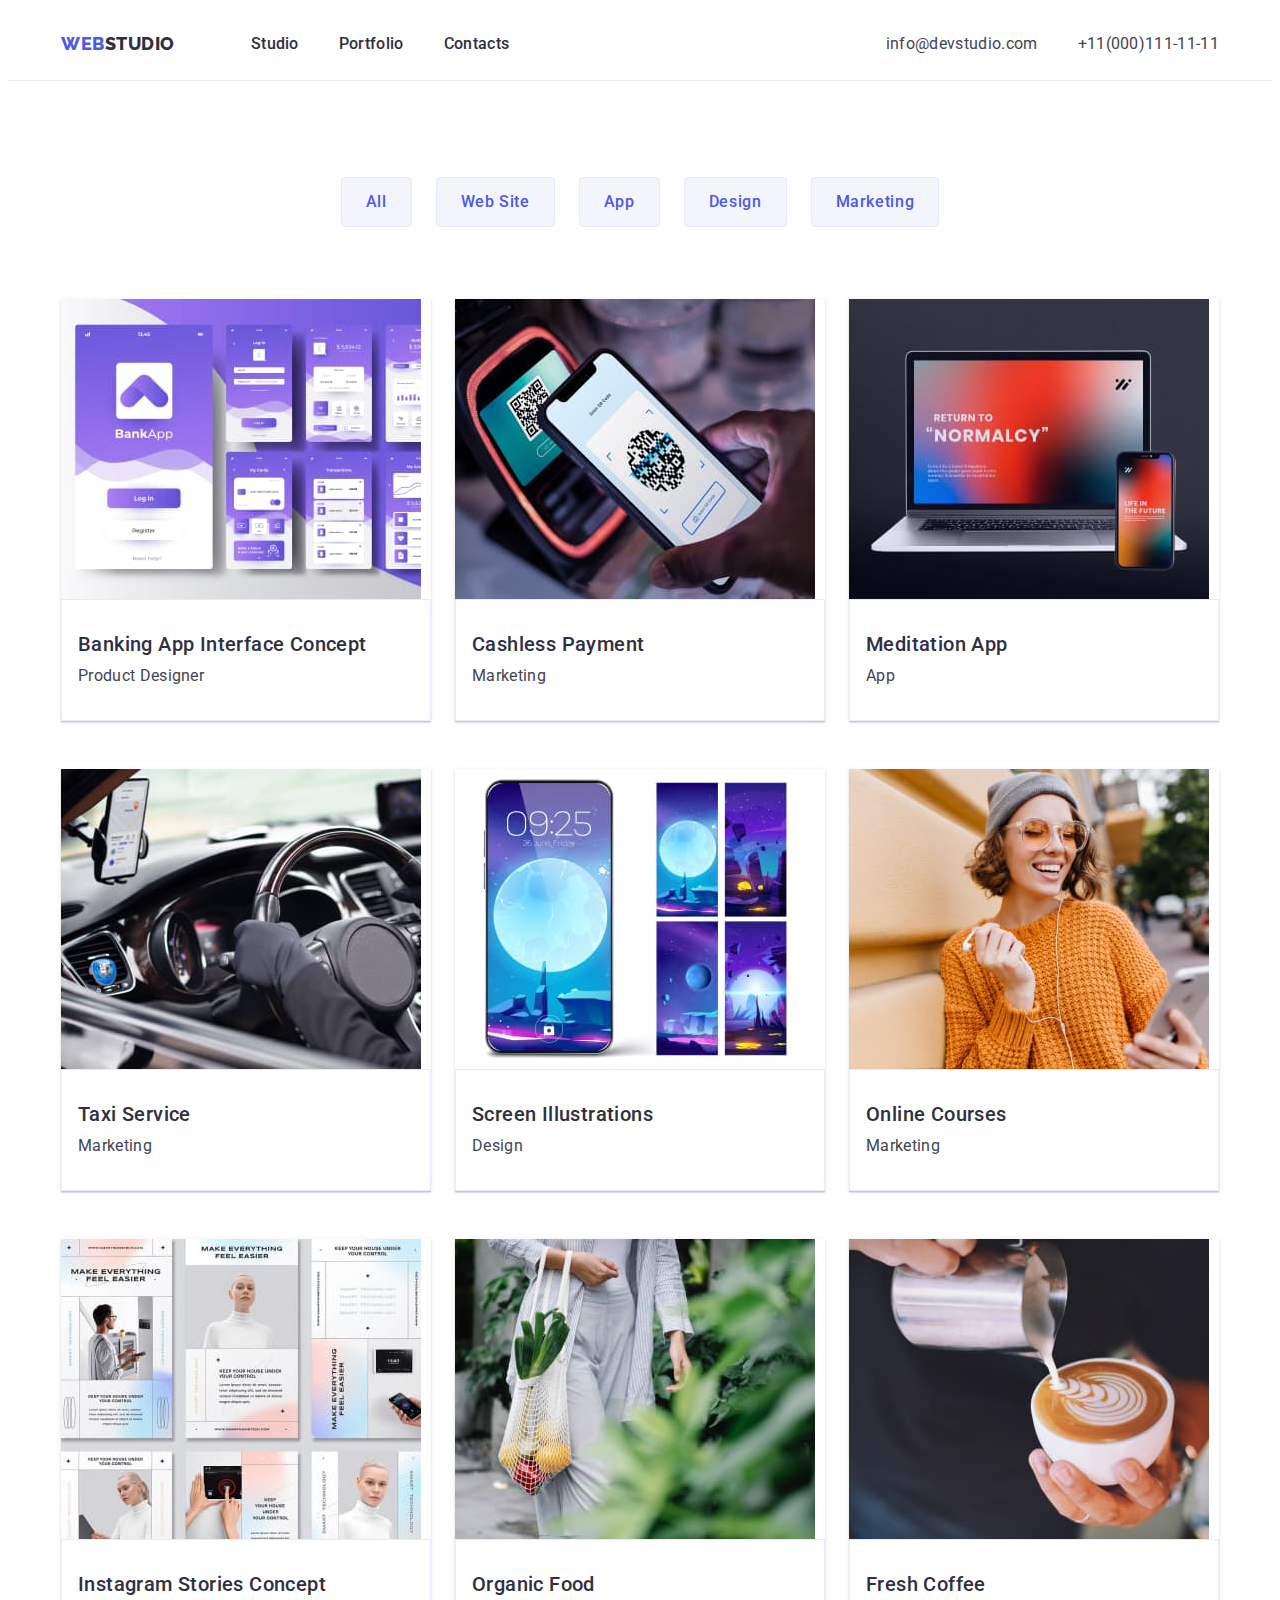
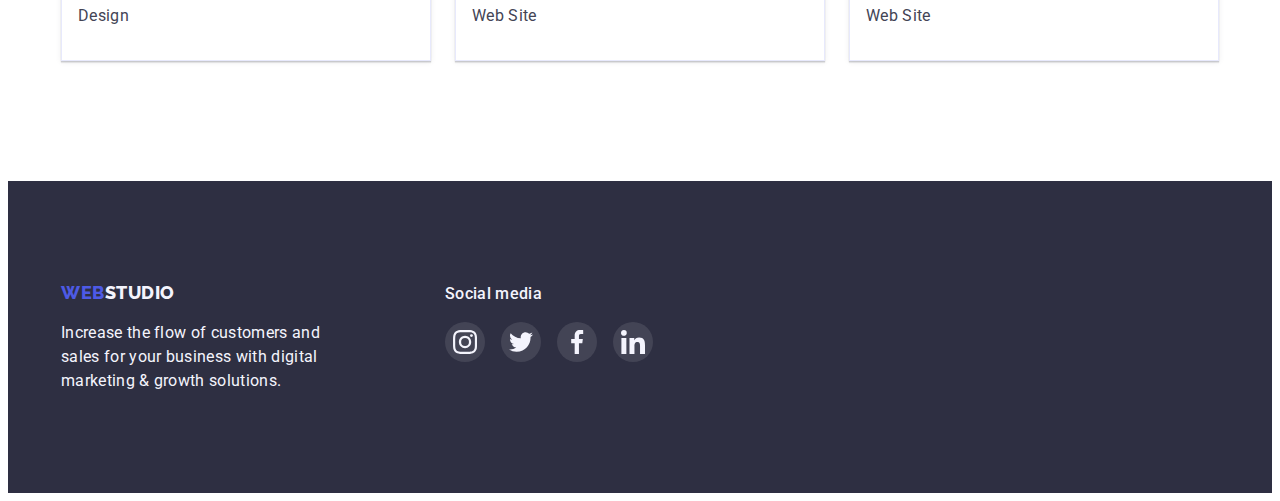
==== portfolio.html @ e685a0ab "Add files via upload" ====
<!DOCTYPE html>
<html lang="en">
  <head>
    <meta charset="UTF-8" />
    <meta http-equiv="X-UA-Compatible" content="IE=edge" />
    <meta name="viewport" content="width=device-width, initial-scale=1.0" />
    <title>Portfolio</title>
    <link rel="preconnect" href="https://fonts.googleapis.com" />
    <link rel="preconnect" href="https://fonts.gstatic.com" crossorigin />
    <link
      href="https://fonts.googleapis.com/css2?family=Raleway:wght@800&family=Roboto:wght@400;500;700;900&display=swap"
      rel="stylesheet"
    />
    <link
      rel="stylesheet"
      href="https://cdnjs.cloudflare.com/ajax/libs/modern-normalize/1.1.0/modern-normalize.min.css"
      integrity="sha512-wpPYUAdjBVSE4KJnH1VR1HeZfpl1ub8YT/NKx4PuQ5NmX2tKuGu6U/JRp5y+Y8XG2tV+wKQpNHVUX03MfMFn9Q=="
      crossorigin="anonymous"
      referrerpolicy="no-referrer"
    />
    <link rel="stylesheet" href="./css/styles.css" />
  </head>

  <body>
    <header class="backround-header header">
      <div class="header-container">
        <nav class="nav-header">
          <a href="./index.html" class="logo-header"
            >Web <span class="logo-text">Studio</span></a
          >
          <ul class="header-container-list">
            <li><a href="./index.html" class="navigation">Studio</a></li>
            <li><a href="./portfolio.html" class="navigation">Portfolio</a></li>
            <li><a href="./index.html" class="navigation">Contacts</a></li>
          </ul>
        </nav>
        <address class="address">
          <ul class="header-contacts">
            <li>
              <a class="address-link" href="mailto:info@devstudio.com"
                >info@devstudio.com</a
              >
            </li>
            <li>
              <a class="address-link" href="tel:+110001111111"
                >+11(000)111-11-11</a
              >
            </li>
          </ul>
        </address>
      </div>
    </header>
    <main>
      <section class="section-portfolio">
        <div class="container">
          <h1 class="visual-hidden">features</h1>
          <ul class="filter-button">
            <li><button type="button" class="portfolio-button">All</button></li>
            <li>
              <button type="button" class="portfolio-button">Web Site</button>
            </li>
            <li><button type="button" class="portfolio-button">App</button></li>
            <li>
              <button type="button" class="portfolio-button">Design</button>
            </li>
            <li>
              <button type="button" class="portfolio-button">Marketing</button>
            </li>
          </ul>
          <ul class="cards-image">
            <li class="li-card">
              <a class="link-port">
                <img src="./images/1.jpg" alt="banking" width="360" />
                <div class="padding-card">
                  <h2 class="cards-title">Banking App Interface Concept</h2>
                  <p class="cards-text">Product Designer</p>
                </div>
              </a>
            </li>

            <li class="li-card">
              <a class="link-port">
                <img src="./images/2.jpg" alt="payment" width="360" />
                <div class="padding-card">
                  <h2 class="cards-title">Cashless Payment</h2>
                  <p class="cards-text">Marketing</p>
                </div>
              </a>
            </li>

            <li class="li-card">
              <a class="link-port">
                <img src="./images/3.jpg" alt="meditation" width="360" />
                <div class="padding-card">
                  <h2 class="cards-title">Meditation App</h2>
                  <p class="cards-text">App</p>
                </div>
              </a>
            </li>

            <li class="li-card">
              <a class="link-port">
                <img src="./images/4.jpg" alt="taxi" width="360" />
                <div class="padding-card">
                  <h2 class="cards-title">Taxi Service</h2>
                  <p class="cards-text">Marketing</p>
                </div>
              </a>
            </li>

            <li class="li-card">
              <a class="link-port">
                <img src="./images/5.jpg" alt="screen" width="360" />
                <div class="padding-card">
                  <h2 class="cards-title">Screen Illustrations</h2>
                  <p class="cards-text">Design</p>
                </div>
              </a>
            </li>

            <li class="li-card">
              <a class="link-port">
                <img src="./images/6.jpg" alt="courses" width="360" />
                <div class="padding-card">
                  <h2 class="cards-title">Online Courses</h2>
                  <p class="cards-text">Marketing</p>
                </div>
              </a>
            </li>

            <li class="li-card">
              <a class="link-port">
                <img src="./images/7.jpg" alt="stories" width="360" />
                <div class="padding-card">
                  <h2 class="cards-title">Instagram Stories Concept</h2>
                  <p class="cards-text">Design</p>
                </div>
              </a>
            </li>

            <li class="li-card">
              <a class="link-port">
                <img src="./images/8.jpg" alt="food" width="360" />
                <div class="padding-card">
                  <h2 class="cards-title">Organic Food</h2>
                  <p class="cards-text">Web Site</p>
                </div>
              </a>
            </li>

            <li class="li-card">
              <a class="link-port">
                <img src="./images/9.jpg" alt="coffee" width="360" />
                <div class="padding-card">
                  <h2 class="cards-title">Fresh Coffee</h2>
                  <p class="cards-text">Web Site</p>
                </div>
              </a>
            </li>
          </ul>
        </div>
      </section>
    </main>
    <footer class="footer">
      <div class="container footer-container">
        <div class="footer-box">
          <a href="./index.html" class="logo-header"
            >Web <span class="logo-text-2">Studio</span></a
          >
          <p class="footer-text">
            Increase the flow of customers and sales for your business with
            digital marketing & growth solutions.
          </p>
        </div>

        <div class="footer-social">
          <p class="footer-heading">Social media</p>
          <ul class="icons-footer">
            <li class="items-footer">
              <a class="icons-link" href="#">
                <svg class="svg-footer">
                  <use href="./images/symbol-defs.svg#icon-instagram"></use>
                </svg>
              </a>
            </li>

            <li class="items-footer">
              <a class="icons-link" href="#">
                <svg class="svg-footer">
                  <use href="./images/symbol-defs.svg#icon-twitter"></use>
                </svg>
              </a>
            </li>

            <li class="items-footer">
              <a class="icons-link" href="#">
                <svg class="svg-footer">
                  <use href="./images/symbol-defs.svg#icon-facebook"></use>
                </svg>
              </a>
            </li>

            <li class="items-footer">
              <a class="icons-link" href="#">
                <svg class="svg-footer">
                  <use href="./images/symbol-defs.svg#icon-linkedin"></use>
                </svg>
              </a>
            </li>
          </ul>
        </div>
      </div>
    </footer>
  </body>
</html>
---- css/styles.css ----
:root {
  --color-brand: #4d5ae5;
  --color-primary: #2e2f42;
  --color-secondary: #434455;
  --color-light: #ffffff;
  --color-inverted: #f4f4fd;
  --color-blue: #404bbf;
}

body {
  background-color: var(--color-light);
  font-family: Roboto, sans-serif;
}

p,
h1,
h2,
h3,
h4,
h5 {
  margin-top: 0;
}
.img-list {
  display: block;
  max-width: 100%;
  height: auto;
}

.container {
  width: 100%;
  max-width: 1158px;
  margin: auto;
  padding-left: 15px;
  padding-right: 15px;
}
ul {
  margin: 0;
  padding: 0px;
}

img {
  display: block;
}

/* Logo */

.logo-header {
  font-family: "Raleway";
  font-weight: 800;
  font-size: 18px;
  line-height: 1.3;
  color: var(--color-brand);
  text-decoration: none;
  align-items: center;
  letter-spacing: 0.03em;
  text-transform: uppercase;
  display: flex;
}

.logo-text {
  font-family: "Raleway";
  font-weight: 800;
  font-size: 18px;
  line-height: 1.3;
  color: var(--color-primary);
  text-decoration: none;
  align-items: center;
  letter-spacing: 0.03em;
  text-transform: uppercase;
  display: flex;
}

/* Header */

.header {
  border-bottom: 1px solid #e7e9fc;
}

.header-container {
  display: flex;
  width: 100%;
  max-width: 1158px;
  margin: auto;
  padding-left: 15px;
  padding-right: 15px;
}

.nav-header {
  display: flex;
  align-items: center;

  gap: 76px;
}

.header-container-list {
  display: flex;
  gap: 40px;
  align-items: center;
}
.address-link {
  font-style: normal;

  line-height: 1.5;
  color: var(--color-secondary);
  text-decoration: none;
  letter-spacing: 0.02em;
  padding: 24px 0;
  display: block;
}
.address {
  margin-left: auto;
}

.header-contacts {
  display: flex;
  gap: 40px;
}

.navigation {
  font-weight: 500;
  line-height: 1.5;
  text-decoration: none;
  list-style-type: none;
  letter-spacing: 0.02em;
  color: var(--color-primary);
  display: block;
  padding: 24px 0;
}
.navigation:hover,
.navigation:focus {
  color: var(--color-blue);
}

.address-link:hover,
.address-link:focus {
  color: var(--color-blue);
}

ul {
  list-style: none;
}

/* hero section background-color: var(--color-blue);*/

.section-hero {
  max-width: 1440px;
  margin-left: auto;
  margin-right: auto;
  padding-top: 188px;
  padding-bottom: 188px;
  text-align: center;
  background-image: linear-gradient(
      rgba(46, 47, 66, 0.7),
      rgba(46, 47, 66, 0.7)
    ),
    url(../images/people-office.jpg);
  background-repeat: no-repeat;
  background-position: center;
  background-size: cover;
}

/* hero-title*/

.hero-title {
  color: var(--color-light);
  font-size: 56px;
  line-height: 1.07;
  font-weight: 700;
  letter-spacing: 0.02em;
  margin: auto;
  max-width: 496px;
}

/* button studio */
.button {
  font-family: "Roboto", sans-serif;
  color: var(--color-light);
  background: var(--color-brand);
  font-size: 16px;
  line-height: 1.5;
  font-weight: 500;
  letter-spacing: 0.04em;
  cursor: pointer;
  padding: 16px 32px;
  margin-top: 48px;
  min-width: 169px;
  border-radius: 4px;
  text-align: center;
  border: 1px solid transparent;
  display: inline;
}
.button:hover {
  background: #404bbf;
}
.button:focus {
  background: #404bbf;
}
.button-container {
  display: flex;
  column-gap: 24px;
  justify-content: center;
  margin-bottom: 72px;
}

/* advantages */
.advantages {
  padding: 120px 0;
}

.visually-hidden {
  position: absolute;
  white-space: nowrap;
  width: 1px;
  height: 1px;
  overflow: hidden;
  border: 0;
  padding: 0;
  clip: rect(0 0 0 0);
  clip-path: inset(50%);
  margin: -1px;
}

.advantages-list {
  display: flex;
  gap: 24px;
}

.tagline {
  width: 264px;
}

.head {
  font-size: 20px;
  line-height: 1.2;
  font-weight: 500;
  letter-spacing: 0.02em;
  margin-bottom: 8px;
  color: var(--color-primary);
}

.paragraph {
  color: var(--color-secondary);
  line-height: 1.5;
  letter-spacing: 0.02em;
  margin: 0;
}

.feature {
  gap: 24px;
  margin: auto;
  height: 112px;
  margin-bottom: 8px;
  display: flex;
  justify-content: center;
  background: var(--color-inverted);
  border-radius: 4px;
  align-items: center;
}

.size-svg {
  width: 64px;
  height: 64px;
  display: flex;
}

/* information  */

.information {
  padding-bottom: 120px;
}
.title {
  font-weight: 700;
  font-size: 36px;
  line-height: 1.11;
  letter-spacing: 0.02em;
  text-align: center;
  margin-bottom: 72px;
  text-transform: capitalize;
  color: var(--color-primary);
}

.img-container {
  display: flex;
  gap: 24px;
}

/* team  */
.section-background-team {
  padding-bottom: 120px;
  background: var(--color-inverted);
  padding-top: 120px;
}
.list-team {
  display: flex;
  gap: 24px;
}
.team-item {
  background: var(--color-light);
  box-shadow: 0px 1px 6px rgba(46, 47, 66, 0.08),
    0px 1px 1px rgba(46, 47, 66, 0.16), 0px 2px 1px rgba(46, 47, 66, 0.08);
  border-radius: 0px 0px 4px 4px;
  text-align: center;
  flex-basis: calc((100% - 72px) / 4);
}

.pading-card {
  background: var(--color-light);
  padding-top: 32px;
  padding-bottom: 32px;
  padding-left: 16px;
  padding-right: 16px;
}

/* footer */

.footer {
  background: var(--color-primary);
  padding: 100px 0;
}

.logo-text-2 {
  width: 71px;
  letter-spacing: 0.03em;
  height: 24px;
  color: var(--color-inverted);
}

.footer-text {
  max-width: 264px;
  line-height: 1.5;
  letter-spacing: 0.02em;
  color: var(--color-inverted);
  margin-bottom: 0;
  margin-top: 16px;
}
.footer {
  margin-bottom: 0;
  padding: 100px 0;
  background-color: var(--color-primary);
}

.text-footer {
  max-width: 264px;
  font-size: 16px;
  line-height: 1.5;
  letter-spacing: 0.02em;
  color: var(--color-inverted);
  margin-bottom: 0;
  margin-top: 16px;
}

.footer-container {
  display: flex;
  align-items: baseline;
}

.footer-heading {
  font-weight: 500;
  line-height: 1.5;
  letter-spacing: 0.02em;
  color: var(--color-inverted);
}

.icons-footer {
  display: flex;
  gap: 16px;
}

.footer-social {
  margin-left: 120px;
}
.icons-link {
  justify-content: center;
  border-radius: 50%;
  width: 40px;
  height: 40px;
  align-items: center;
  display: flex;
  background: rgba(255, 255, 255, 0.1);
}

.icons-link:hover,
.icons-link:focus {
  background-color: #31d0aa;
}

.svg-footer {
  width: 24px;
  height: 24px;
  fill: var(--color-inverted);
}

/* portfolio*/
.section-portfolio {
  padding-bottom: 120px;
  padding-top: 96px;
}

.visual-hidden {
  position: absolute;
  white-space: nowrap;
  width: 1px;
  height: 1px;
  overflow: hidden;
  border: 0;
  padding: 0;
  clip: rect(0 0 0 0);
  clip-path: inset(50%);
  margin: -1px;
}

.filter-button {
  display: flex;
  column-gap: 24px;
  justify-content: center;
  margin-bottom: 72px;
}

.portfolio-button {
  font-family: "Roboto", sans-serif;
  letter-spacing: 0.04em;
  font-weight: 500;
  font-size: 16px;
  line-height: 1.5;
  background: var(--color-inverted);
  color: var(--color-brand);
  cursor: pointer;
  padding: 12px 24px 12px 24px;
  border: 1px solid #e7e9fc;
  border-radius: 4px;
}

.portfolio-button:hover,
.portfolio-button:focus {
  color: var(--color-light);
  background-color: #404bbf;
  border-color: transparent;
}

.li-card {
  flex-basis: calc((100% - 48px) / 3);
  box-shadow: 0px 1px 6px rgba(46, 47, 66, 0.08),
    0px 1px 1px rgba(46, 47, 66, 0.16), 0px 2px 1px rgba(46, 47, 66, 0.08);
}

.link-port {
  display: block;
}

.cards-image {
  display: flex;
  flex-wrap: wrap;
  gap: 48px 24px;
}

.team-card {
  padding-top: 32px;
  padding-bottom: 32px;
  padding-left: 16px;
  padding-right: 16px;
}

.cards-title {
  font-weight: 500;
  font-size: 20px;
  line-height: 1.2;
  color: var(--color-primary);
  letter-spacing: 0.02em;
  margin-bottom: 8px;
}

.cards-text {
  line-height: 1.5;
  letter-spacing: 0.02em;
  color: var(--color-secondary);
  margin: 0;
}

.padding-card {
  padding: 32px 0 32px 16px;
  border: 1px solid #e7e9fc;
}
/* icons*/
.icons {
  display: inline-flex;
  gap: 24px;
  margin-top: 8px;
}
.icons-app {
  width: 40px;
  height: 40px;
  display: flex;
  justify-content: center;
  align-items: center;
  background-color: var(--color-brand);
  border-radius: 50%;
}
.icons-app:hover,
.icons-app:focus {
  background-color: var(--color-blue);
}

.img-icons {
  width: 16px;
  height: 16px;
  display: block;
  fill: var(--color-inverted);
}

.img-icons:hover,
.img-icons:focus {
  fill: var(--color-inverted);
}

.icons-company {
  display: inline-flex;
  gap: 24px;
}

/* customers */

.customers {
  padding: 120px 0;
}

.company {
  display: flex;
  border: 1px solid #8e8f99;
  border-radius: 4px;
  width: 168px;
  height: 88px;
  justify-content: center;
  align-items: center;
}

.border-company {
  width: 104px;
  height: 56px;
  outline: none;
}

.company:hover,
.company:focus {
  border-color: var(--color-blue);
}

.company:hover .border-company,
.company:focus .border-company {
  fill: var(--color-blue);
}
.icons-company {
  display: flex;
  gap: 24px;
}
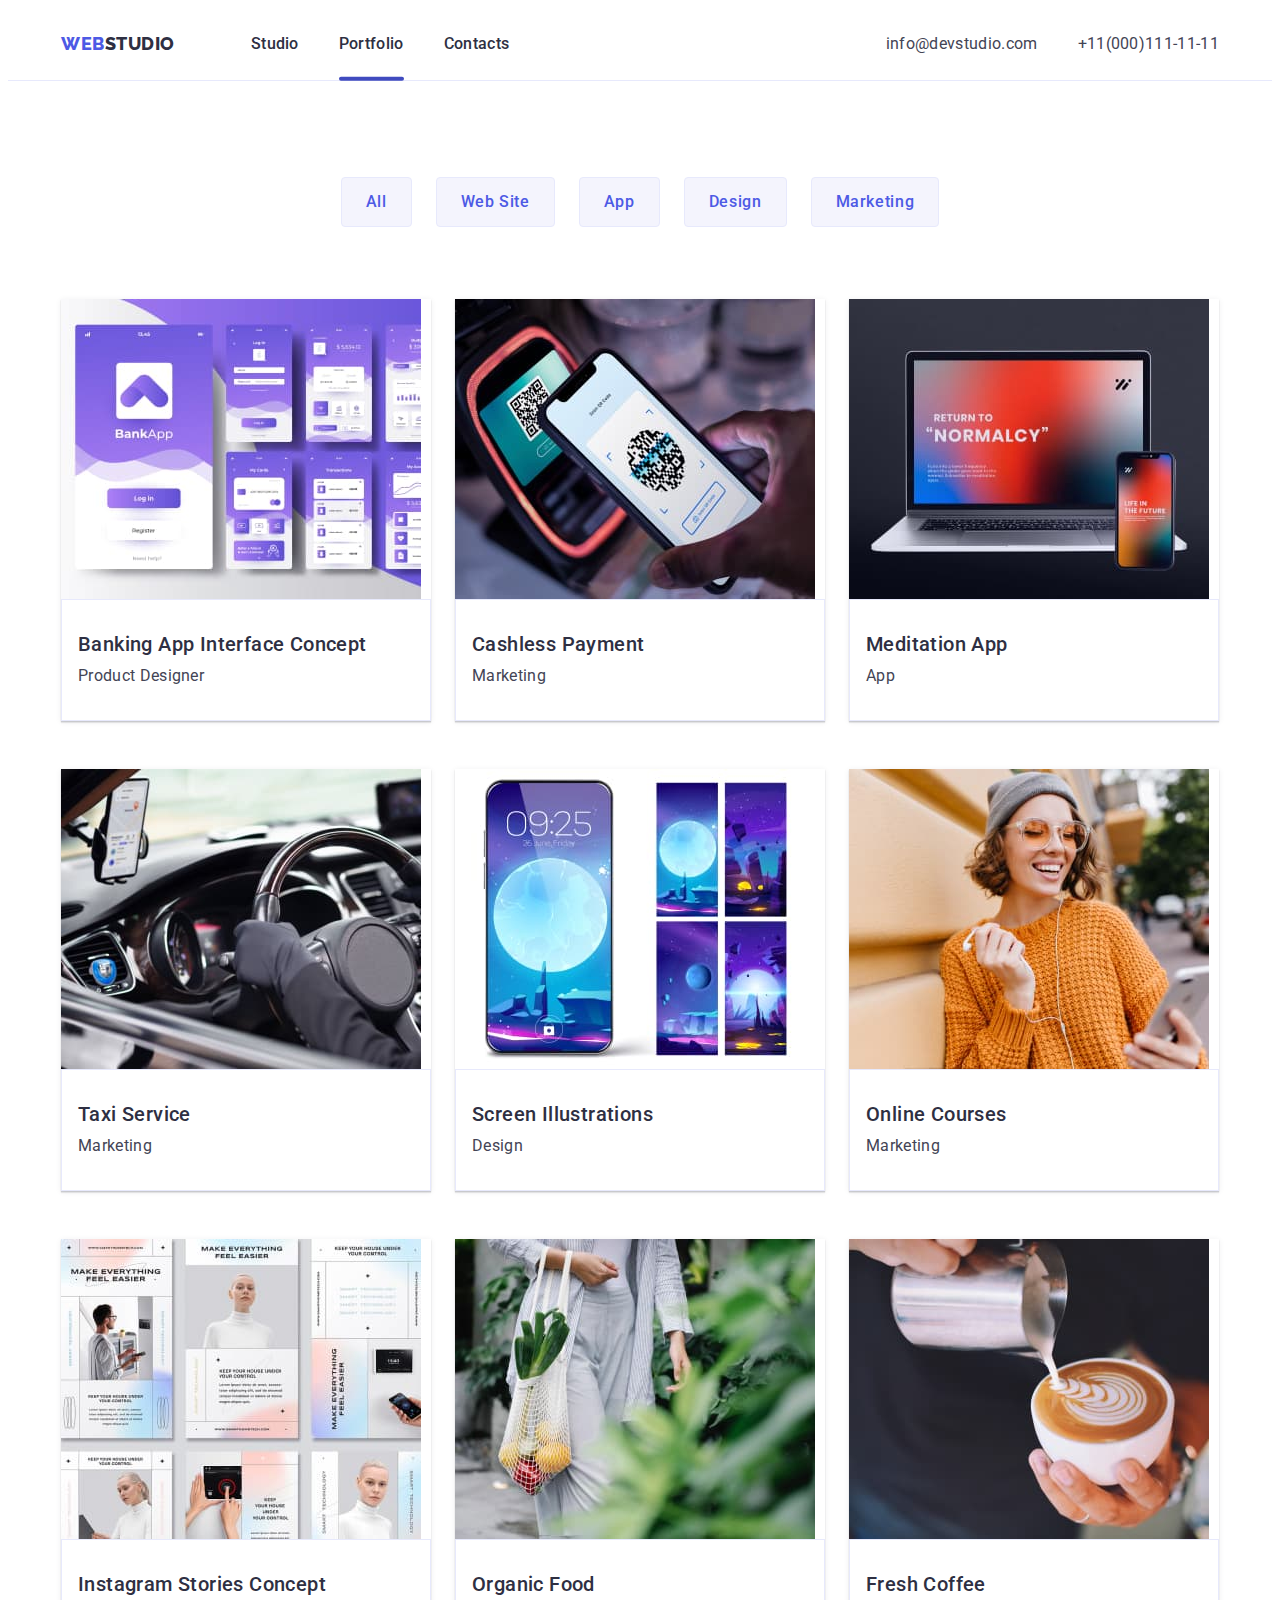
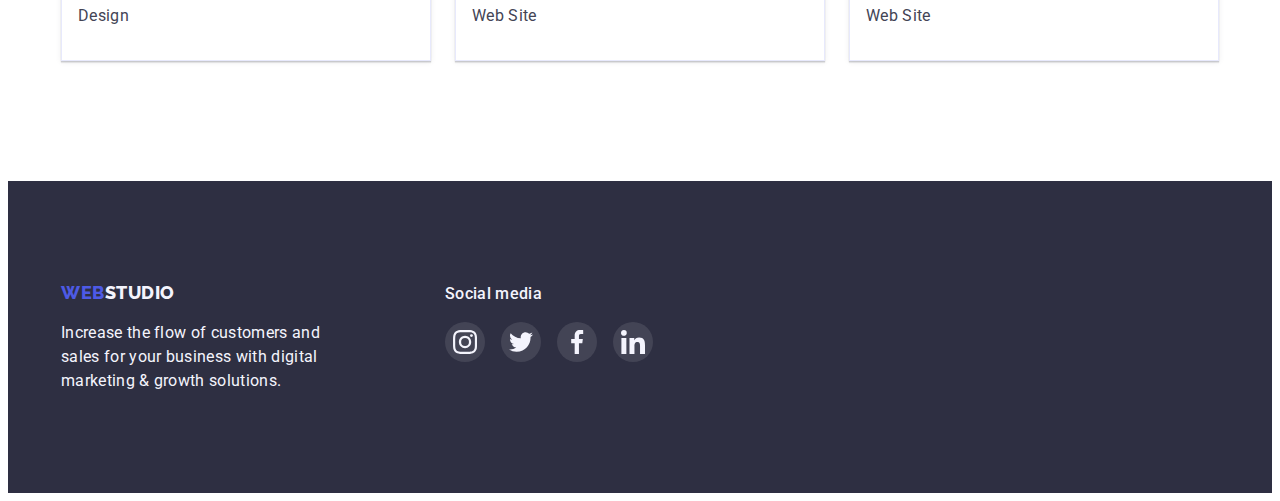
==== commit 2a771e1f: "add" ====
--- a/portfolio.html
+++ b/portfolio.html
@@ -29,9 +29,19 @@
             >Web <span class="logo-text">Studio</span></a
           >
           <ul class="header-container-list">
-            <li><a href="./index.html" class="navigation">Studio</a></li>
-            <li><a href="./portfolio.html" class="navigation">Portfolio</a></li>
-            <li><a href="./index.html" class="navigation">Contacts</a></li>
+            <li class="navigation-li">
+              <a class="navigation" href="./index.html">Studio</a>
+            </li>
+
+            <li class="navigation-li">
+              <a class="navigation nav-line" href="./portfolio.html"
+                >Portfolio</a
+              >
+            </li>
+
+            <li class="navigation-li">
+              <a class="navigation" href="./index.html">Contacts</a>
+            </li>
           </ul>
         </nav>
         <address class="address">
@@ -67,10 +77,20 @@
               <button type="button" class="portfolio-button">Marketing</button>
             </li>
           </ul>
+
           <ul class="cards-image">
             <li class="li-card">
               <a class="link-port">
-                <img src="./images/1.jpg" alt="banking" width="360" />
+                <div class="pop-up-images">
+                  <img src="./images/1.jpg" alt="banking" width="360" />
+                  <div class="pop-up">
+                    <p class="text-window">
+                      14 Stylish and User-Friendly App Design Concepts · Task
+                      Manager App · Calorie Tracker App · Exotic Fruit Ecommerce
+                      App · Cloud Storage App
+                    </p>
+                  </div>
+                </div>
                 <div class="padding-card">
                   <h2 class="cards-title">Banking App Interface Concept</h2>
                   <p class="cards-text">Product Designer</p>
@@ -80,7 +100,16 @@
 
             <li class="li-card">
               <a class="link-port">
-                <img src="./images/2.jpg" alt="payment" width="360" />
+                <div class="pop-up-images">
+                  <img src="./images/2.jpg" alt="payment" width="360" />
+                  <div class="pop-up">
+                    <p class="text-window">
+                      14 Stylish and User-Friendly App Design Concepts · Task
+                      Manager App · Calorie Tracker App · Exotic Fruit Ecommerce
+                      App · Cloud Storage App
+                    </p>
+                  </div>
+                </div>
                 <div class="padding-card">
                   <h2 class="cards-title">Cashless Payment</h2>
                   <p class="cards-text">Marketing</p>
@@ -90,7 +119,16 @@
 
             <li class="li-card">
               <a class="link-port">
-                <img src="./images/3.jpg" alt="meditation" width="360" />
+                <div class="pop-up-images">
+                  <img src="./images/3.jpg" alt="meditation" width="360" />
+                  <div class="pop-up">
+                    <p class="text-window">
+                      14 Stylish and User-Friendly App Design Concepts · Task
+                      Manager App · Calorie Tracker App · Exotic Fruit Ecommerce
+                      App · Cloud Storage App
+                    </p>
+                  </div>
+                </div>
                 <div class="padding-card">
                   <h2 class="cards-title">Meditation App</h2>
                   <p class="cards-text">App</p>
@@ -100,7 +138,16 @@
 
             <li class="li-card">
               <a class="link-port">
-                <img src="./images/4.jpg" alt="taxi" width="360" />
+                <div class="pop-up-images">
+                  <img src="./images/4.jpg" alt="taxi" width="360" />
+                  <div class="pop-up">
+                    <p class="text-window">
+                      14 Stylish and User-Friendly App Design Concepts · Task
+                      Manager App · Calorie Tracker App · Exotic Fruit Ecommerce
+                      App · Cloud Storage App
+                    </p>
+                  </div>
+                </div>
                 <div class="padding-card">
                   <h2 class="cards-title">Taxi Service</h2>
                   <p class="cards-text">Marketing</p>
@@ -110,7 +157,16 @@
 
             <li class="li-card">
               <a class="link-port">
-                <img src="./images/5.jpg" alt="screen" width="360" />
+                <div class="pop-up-images">
+                  <img src="./images/5.jpg" alt="screen" width="360" />
+                  <div class="pop-up">
+                    <p class="text-window">
+                      14 Stylish and User-Friendly App Design Concepts · Task
+                      Manager App · Calorie Tracker App · Exotic Fruit Ecommerce
+                      App · Cloud Storage App
+                    </p>
+                  </div>
+                </div>
                 <div class="padding-card">
                   <h2 class="cards-title">Screen Illustrations</h2>
                   <p class="cards-text">Design</p>
@@ -120,7 +176,16 @@
 
             <li class="li-card">
               <a class="link-port">
-                <img src="./images/6.jpg" alt="courses" width="360" />
+                <div class="pop-up-images">
+                  <img src="./images/6.jpg" alt="courses" width="360" />
+                  <div class="pop-up">
+                    <p class="text-window">
+                      14 Stylish and User-Friendly App Design Concepts · Task
+                      Manager App · Calorie Tracker App · Exotic Fruit Ecommerce
+                      App · Cloud Storage App
+                    </p>
+                  </div>
+                </div>
                 <div class="padding-card">
                   <h2 class="cards-title">Online Courses</h2>
                   <p class="cards-text">Marketing</p>
@@ -130,7 +195,16 @@
 
             <li class="li-card">
               <a class="link-port">
-                <img src="./images/7.jpg" alt="stories" width="360" />
+                <div class="pop-up-images">
+                  <img src="./images/7.jpg" alt="stories" width="360" />
+                  <div class="pop-up">
+                    <p class="text-window">
+                      14 Stylish and User-Friendly App Design Concepts · Task
+                      Manager App · Calorie Tracker App · Exotic Fruit Ecommerce
+                      App · Cloud Storage App
+                    </p>
+                  </div>
+                </div>
                 <div class="padding-card">
                   <h2 class="cards-title">Instagram Stories Concept</h2>
                   <p class="cards-text">Design</p>
@@ -140,7 +214,16 @@
 
             <li class="li-card">
               <a class="link-port">
-                <img src="./images/8.jpg" alt="food" width="360" />
+                <div class="pop-up-images">
+                  <img src="./images/8.jpg" alt="food" width="360" />
+                  <div class="pop-up">
+                    <p class="text-window">
+                      14 Stylish and User-Friendly App Design Concepts · Task
+                      Manager App · Calorie Tracker App · Exotic Fruit Ecommerce
+                      App · Cloud Storage App
+                    </p>
+                  </div>
+                </div>
                 <div class="padding-card">
                   <h2 class="cards-title">Organic Food</h2>
                   <p class="cards-text">Web Site</p>
@@ -150,7 +233,16 @@
 
             <li class="li-card">
               <a class="link-port">
-                <img src="./images/9.jpg" alt="coffee" width="360" />
+                <div class="pop-up-images">
+                  <img src="./images/9.jpg" alt="coffee" width="360" />
+                  <div class="pop-up">
+                    <p class="text-window">
+                      14 Stylish and User-Friendly App Design Concepts · Task
+                      Manager App · Calorie Tracker App · Exotic Fruit Ecommerce
+                      App · Cloud Storage App
+                    </p>
+                  </div>
+                </div>
                 <div class="padding-card">
                   <h2 class="cards-title">Fresh Coffee</h2>
                   <p class="cards-text">Web Site</p>
@@ -211,5 +303,6 @@
         </div>
       </div>
     </footer>
+    <script src="./js/modal.js"></script>
   </body>
 </html>
--- a/css/styles.css
+++ b/css/styles.css
@@ -88,7 +88,6 @@
 .nav-header {
   display: flex;
   align-items: center;
-
   gap: 76px;
 }
 
@@ -97,6 +96,7 @@
   gap: 40px;
   align-items: center;
 }
+
 .address-link {
   font-style: normal;
 
@@ -140,8 +140,28 @@
   list-style: none;
 }
 
-/* hero section background-color: var(--color-blue);*/
-
+.navigation-li {
+  position: relative;
+}
+
+.nav-line {
+  transition: color 250ms cubic-bezier(0.4, 0, 0.2, 1);
+}
+.nav-line::after {
+  position: absolute;
+  content: "";
+  bottom: 0;
+  left: 0;
+  position: absolute;
+  transform: translateY(19%);
+  background: var(--color-blue);
+  border-radius: 2px;
+  transition: color 250ms cubic-bezier(0.4, 0, 0.2, 1);
+  height: 4px;
+  width: 100%;
+}
+
+/* background-title*/
 .section-hero {
   max-width: 1440px;
   margin-left: auto;
@@ -436,6 +456,39 @@
   background-color: #404bbf;
   border-color: transparent;
 }
+/* window portfolio */
+
+.pop-up-images {
+  overflow: hidden;
+  position: relative;
+}
+
+.pop-up {
+  position: absolute;
+  top: 0;
+  left: 0;
+  width: 100%;
+  height: 100%;
+  padding-left: 32px;
+  padding-right: 32px;
+  padding-top: 40px;
+  background: var(--color-brand);
+  background-blend-mode: soft-light;
+  transform: translateY(100%);
+  transition: transform 250ms;
+}
+
+.text-window {
+  font-weight: 400;
+  line-height: 1.5;
+  letter-spacing: 0.02em;
+  color: var(--color-inverted);
+}
+
+.link-port:hover .pop-up,
+.link-port:focus .pop-up {
+  transform: translateY(0);
+}
 
 .li-card {
   flex-basis: calc((100% - 48px) / 3);
@@ -552,3 +605,70 @@
   display: flex;
   gap: 24px;
 }
+
+/* modal*/
+
+.backdrop {
+  position: fixed;
+  top: 0;
+  left: 0;
+  display: flex;
+  justify-content: center;
+  align-items: center;
+  width: 100%;
+  height: 100%;
+  padding: 20px 0;
+  background: rgba(46, 47, 66, 0.4);
+  transition: opacity 250ms cubic-bezier(0.4, 0, 0.2, 1),
+    visibility 250ms cubic-bezier(0.4, 0, 0.2, 1);
+}
+.backdrop.is-hidden {
+  opacity: 0;
+  visibility: hidden;
+  pointer-events: none;
+}
+.modal {
+  position: absolute;
+  width: 100%;
+  height: 100%;
+  max-width: 408px;
+  max-height: 576px;
+
+  background: #fcfcfc;
+  box-shadow: 0px 1px 1px rgba(0, 0, 0, 0.14), 0px 1px 3px rgba(0, 0, 0, 0.12),
+    0px 2px 1px rgba(0, 0, 0, 0.2);
+  border-radius: 4px;
+  opacity: 1;
+  transition: transform 250ms;
+}
+
+.close {
+  display: flex;
+  justify-content: center;
+  align-items: center;
+  position: absolute;
+  top: 24px;
+  right: 24px;
+  width: 24px;
+  height: 24px;
+  border-radius: 50%;
+  background: #e7e9fc;
+  border: 1px solid rgba(0, 0, 0, 0.1);
+  cursor: pointer;
+  transition: background-color 250ms cubic-bezier(0.4, 0, 0.2, 1),
+    fill 250ms cubic-bezier(0.4, 0, 0.2, 1);
+}
+.close:hover,
+.close:focus {
+  fill: #e7e9fc;
+  background-color: var(--color-blue);
+}
+.close-black {
+  width: 8px;
+  height: 8px;
+}
+
+.vector {
+  width: 8px;
+  height: 8px;
+}
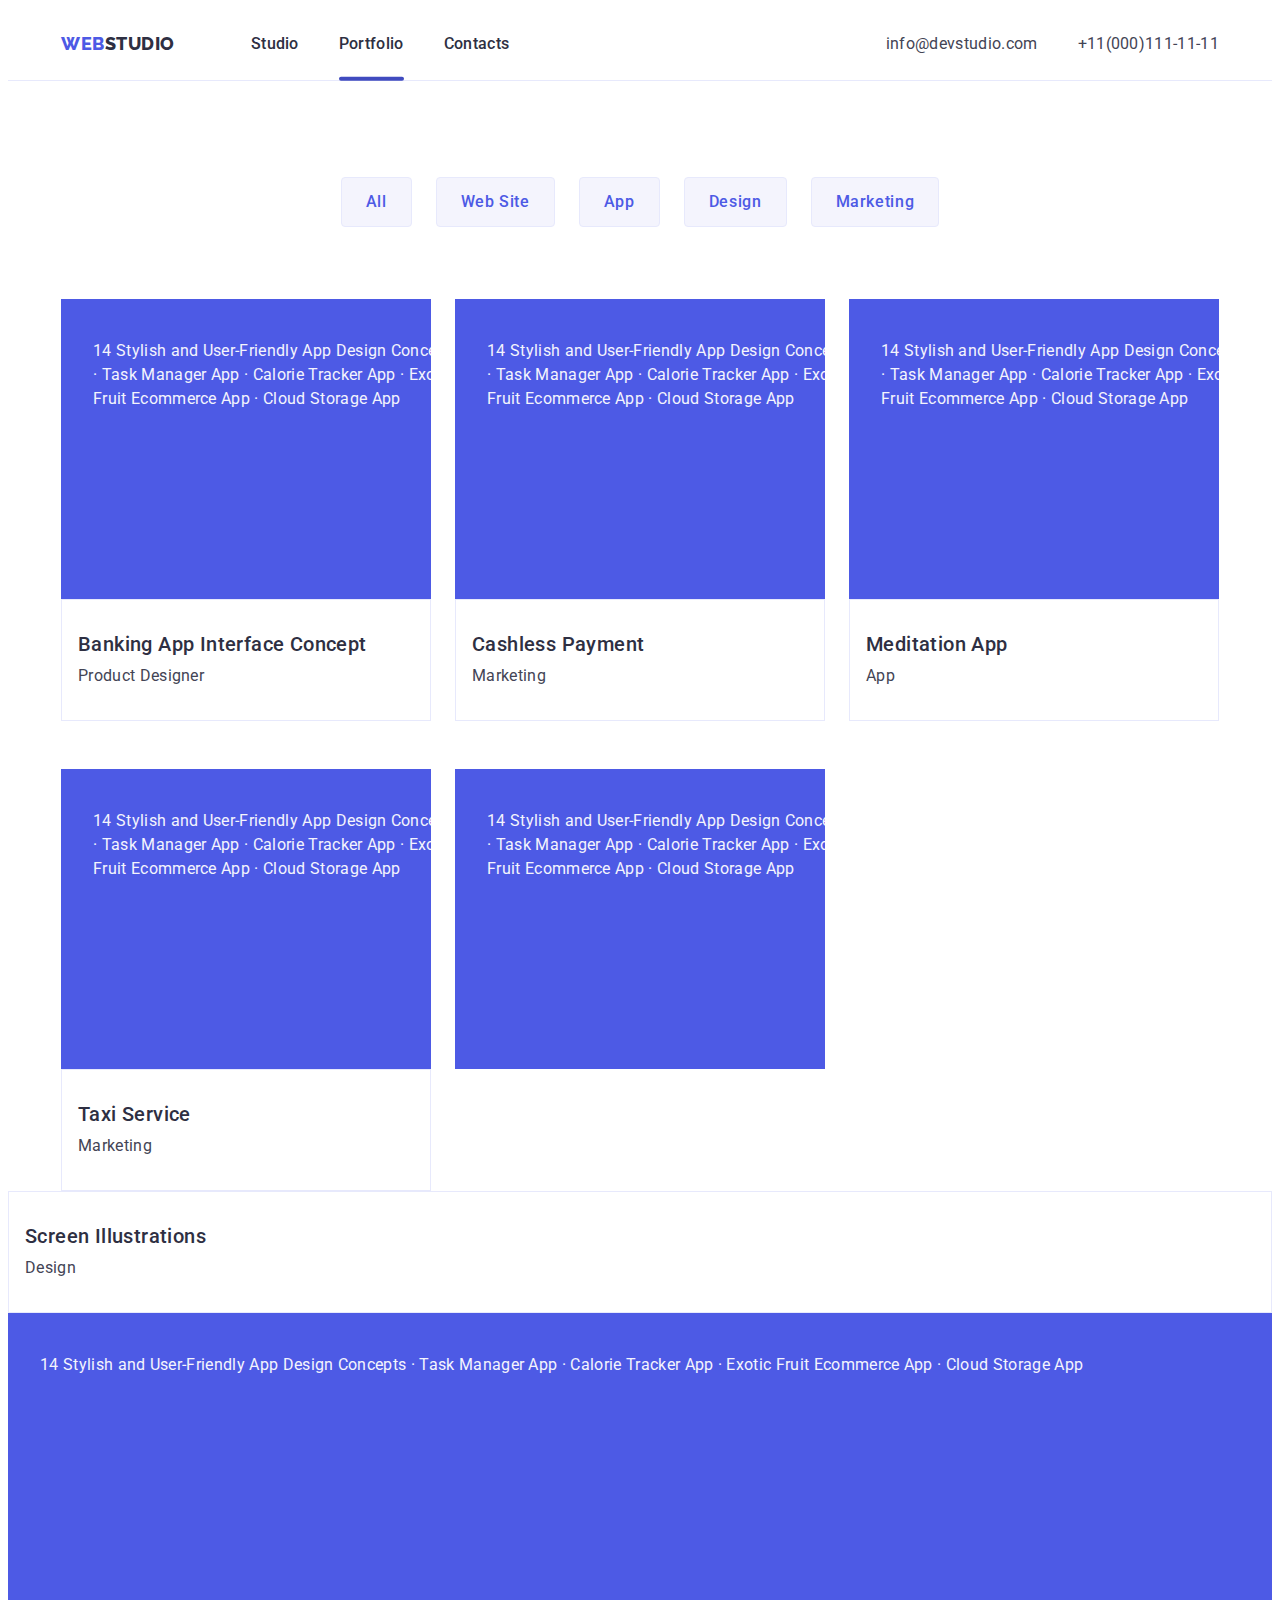
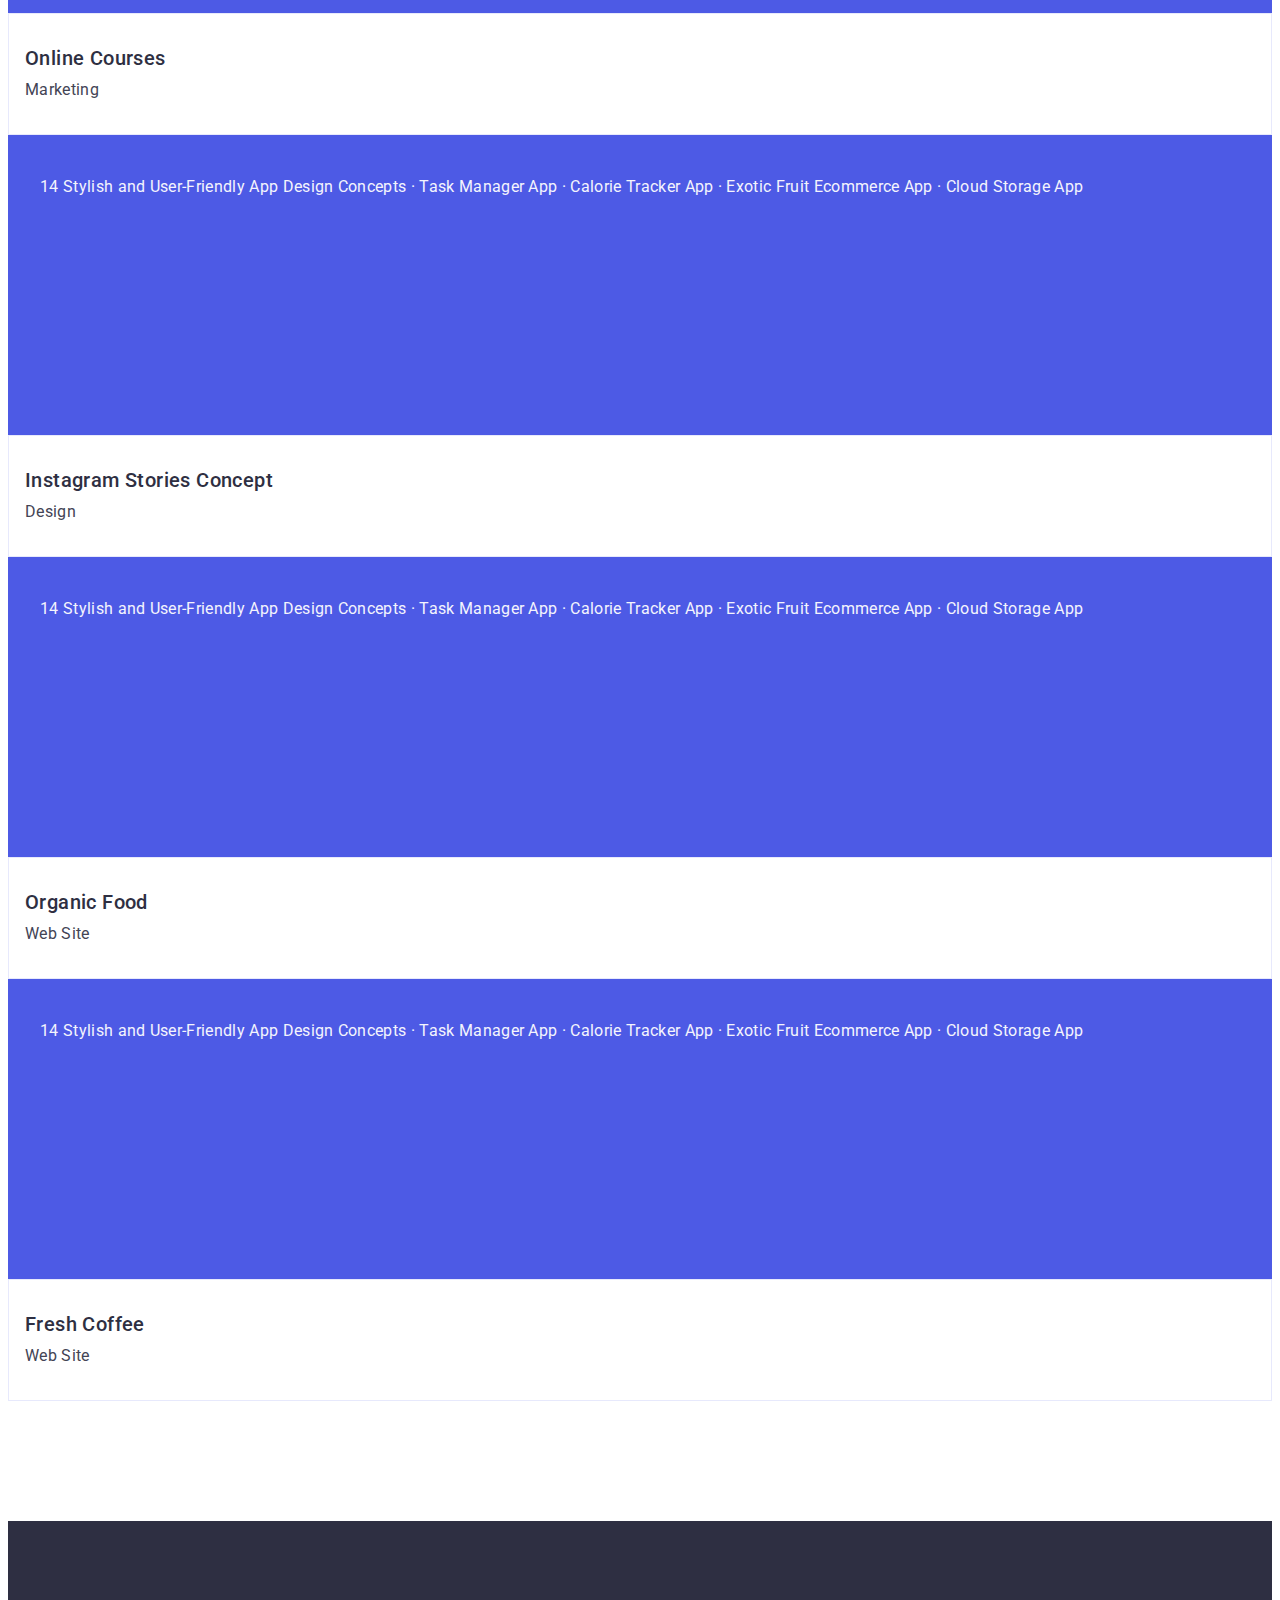
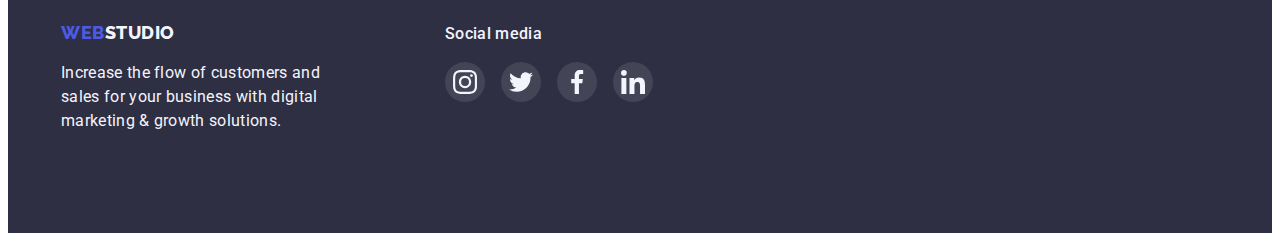
==== commit 5fd5d548: "add" ====
--- a/portfolio.html
+++ b/portfolio.html
@@ -159,7 +159,7 @@
               <a class="link-port">
                 <div class="pop-up-images">
                   <img src="./images/5.jpg" alt="screen" width="360" />
-                  <div class="pop-up">
+                 
                     <p class="text-window">
                       14 Stylish and User-Friendly App Design Concepts · Task
                       Manager App · Calorie Tracker App · Exotic Fruit Ecommerce
@@ -178,7 +178,7 @@
               <a class="link-port">
                 <div class="pop-up-images">
                   <img src="./images/6.jpg" alt="courses" width="360" />
-                  <div class="pop-up">
+                 
                     <p class="text-window">
                       14 Stylish and User-Friendly App Design Concepts · Task
                       Manager App · Calorie Tracker App · Exotic Fruit Ecommerce
@@ -197,7 +197,7 @@
               <a class="link-port">
                 <div class="pop-up-images">
                   <img src="./images/7.jpg" alt="stories" width="360" />
-                  <div class="pop-up">
+                 
                     <p class="text-window">
                       14 Stylish and User-Friendly App Design Concepts · Task
                       Manager App · Calorie Tracker App · Exotic Fruit Ecommerce
@@ -216,7 +216,7 @@
               <a class="link-port">
                 <div class="pop-up-images">
                   <img src="./images/8.jpg" alt="food" width="360" />
-                  <div class="pop-up">
+                 
                     <p class="text-window">
                       14 Stylish and User-Friendly App Design Concepts · Task
                       Manager App · Calorie Tracker App · Exotic Fruit Ecommerce
@@ -235,7 +235,7 @@
               <a class="link-port">
                 <div class="pop-up-images">
                   <img src="./images/9.jpg" alt="coffee" width="360" />
-                  <div class="pop-up">
+                 
                     <p class="text-window">
                       14 Stylish and User-Friendly App Design Concepts · Task
                       Manager App · Calorie Tracker App · Exotic Fruit Ecommerce
--- a/css/styles.css
+++ b/css/styles.css
@@ -99,7 +99,7 @@
 
 .address-link {
   font-style: normal;
-
+  transition: color 250ms cubic-bezier(0.4, 0, 0.2, 1);
   line-height: 1.5;
   color: var(--color-secondary);
   text-decoration: none;
@@ -125,6 +125,7 @@
   color: var(--color-primary);
   display: block;
   padding: 24px 0;
+  transition: color 250ms cubic-bezier(0.4, 0, 0.2, 1);
 }
 .navigation:hover,
 .navigation:focus {
@@ -146,6 +147,10 @@
 
 .nav-line {
   transition: color 250ms cubic-bezier(0.4, 0, 0.2, 1);
+}
+
+.navigation .nav-line {
+  color: var(--color-blue);
 }
 .nav-line::after {
   position: absolute;
@@ -156,9 +161,12 @@
   transform: translateY(19%);
   background: var(--color-blue);
   border-radius: 2px;
-  transition: color 250ms cubic-bezier(0.4, 0, 0.2, 1);
   height: 4px;
   width: 100%;
+}
+
+.navigation .nav-line {
+  color: var(--color-blue);
 }
 
 /* background-title*/
@@ -208,7 +216,9 @@
   text-align: center;
   border: 1px solid transparent;
   display: inline;
-}
+  transition: background-color 250ms cubic-bezier(0.4, 0, 0.2, 1);
+}
+
 .button:hover {
   background: #404bbf;
 }
@@ -397,6 +407,7 @@
   align-items: center;
   display: flex;
   background: rgba(255, 255, 255, 0.1);
+  transition: background-color 250ms cubic-bezier(0.4, 0, 0.2, 1);
 }
 
 .icons-link:hover,
@@ -448,13 +459,13 @@
   padding: 12px 24px 12px 24px;
   border: 1px solid #e7e9fc;
   border-radius: 4px;
+  transition: background-color color 250ms cubic-bezier(0.4, 0, 0.2, 1);
 }
 
 .portfolio-button:hover,
 .portfolio-button:focus {
   color: var(--color-light);
   background-color: #404bbf;
-  border-color: transparent;
 }
 /* window portfolio */
 
@@ -463,7 +474,10 @@
   position: relative;
 }
 
-.pop-up {
+.text-window {
+  line-height: 1.5;
+  letter-spacing: 0.02em;
+  color: var(--color-inverted);
   position: absolute;
   top: 0;
   left: 0;
@@ -474,15 +488,8 @@
   padding-top: 40px;
   background: var(--color-brand);
   background-blend-mode: soft-light;
-  transform: translateY(100%);
-  transition: transform 250ms;
-}
-
-.text-window {
-  font-weight: 400;
-  line-height: 1.5;
-  letter-spacing: 0.02em;
-  color: var(--color-inverted);
+  transform: translateY(100%) cubic-bezier(0.4, 0, 0.2, 1);
+  transition: transform 250ms cubic-bezier(0.4, 0, 0.2, 1);
 }
 
 .link-port:hover .pop-up,
@@ -492,6 +499,11 @@
 
 .li-card {
   flex-basis: calc((100% - 48px) / 3);
+  transition: color 250ms cubic-bezier(0.4, 0, 0.2, 1);
+}
+
+.li-card:hover,
+.li-card:focus {
   box-shadow: 0px 1px 6px rgba(46, 47, 66, 0.08),
     0px 1px 1px rgba(46, 47, 66, 0.16), 0px 2px 1px rgba(46, 47, 66, 0.08);
 }
@@ -547,6 +559,7 @@
   align-items: center;
   background-color: var(--color-brand);
   border-radius: 50%;
+  transition: background-color 250ms cubic-bezier(0.4, 0, 0.2, 1);
 }
 .icons-app:hover,
 .icons-app:focus {
@@ -584,12 +597,15 @@
   height: 88px;
   justify-content: center;
   align-items: center;
+  transition: fill 250ms cubic-bezier(0.4, 0, 0.2, 1);
 }
 
 .border-company {
   width: 104px;
   height: 56px;
   outline: none;
+  fill: #8e8f99;
+  transition: fill 250ms cubic-bezier(0.4, 0, 0.2, 1);
 }
 
 .company:hover,
@@ -639,7 +655,7 @@
     0px 2px 1px rgba(0, 0, 0, 0.2);
   border-radius: 4px;
   opacity: 1;
-  transition: transform 250ms;
+  transition: transform 250ms cubic-bezier(0.4, 0, 0.2, 1);
 }
 
 .close {
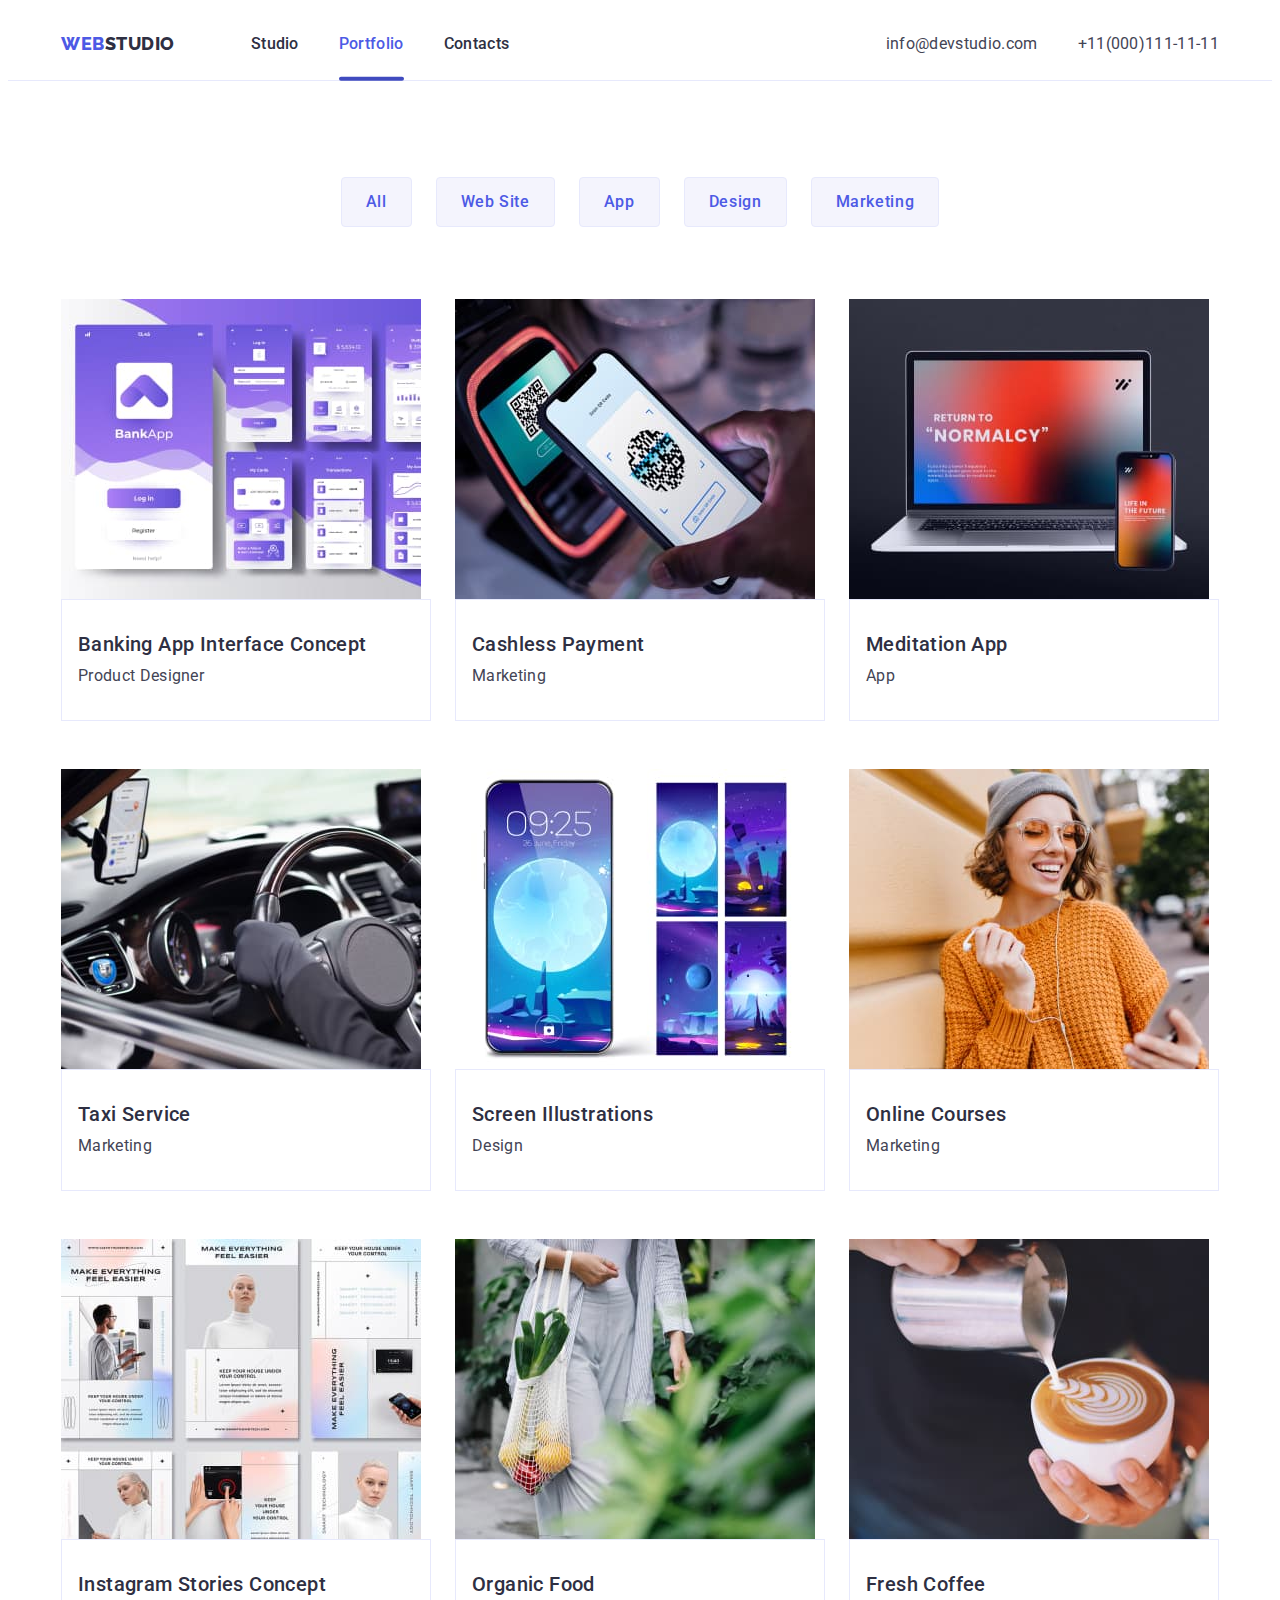
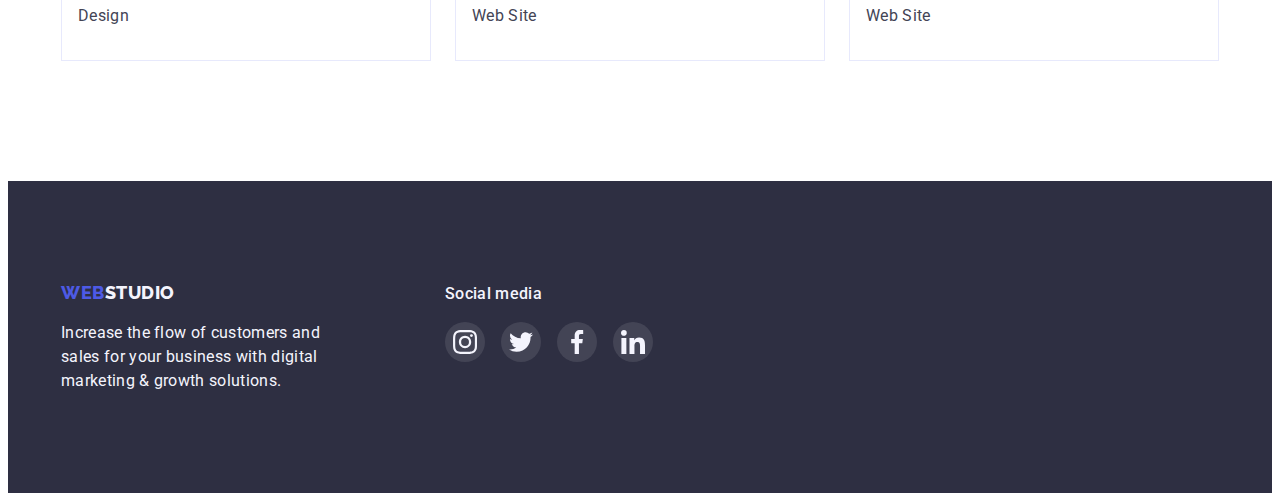
==== commit f1a6a544: "add" ====
--- a/portfolio.html
+++ b/portfolio.html
@@ -159,7 +159,7 @@
               <a class="link-port">
                 <div class="pop-up-images">
                   <img src="./images/5.jpg" alt="screen" width="360" />
-                 
+                  <div class="pop-up">
                     <p class="text-window">
                       14 Stylish and User-Friendly App Design Concepts · Task
                       Manager App · Calorie Tracker App · Exotic Fruit Ecommerce
@@ -178,7 +178,7 @@
               <a class="link-port">
                 <div class="pop-up-images">
                   <img src="./images/6.jpg" alt="courses" width="360" />
-                 
+                  <div class="pop-up">
                     <p class="text-window">
                       14 Stylish and User-Friendly App Design Concepts · Task
                       Manager App · Calorie Tracker App · Exotic Fruit Ecommerce
@@ -197,14 +197,15 @@
               <a class="link-port">
                 <div class="pop-up-images">
                   <img src="./images/7.jpg" alt="stories" width="360" />
-                 
-                    <p class="text-window">
-                      14 Stylish and User-Friendly App Design Concepts · Task
-                      Manager App · Calorie Tracker App · Exotic Fruit Ecommerce
-                      App · Cloud Storage App
-                    </p>
-                  </div>
-                </div>
+                  <div class="pop-up">
+                    <p class="text-window">
+                      14 Stylish and User-Friendly App Design Concepts · Task
+                      Manager App · Calorie Tracker App · Exotic Fruit Ecommerce
+                      App · Cloud Storage App
+                    </p>
+                  </div>
+                </div>
+
                 <div class="padding-card">
                   <h2 class="cards-title">Instagram Stories Concept</h2>
                   <p class="cards-text">Design</p>
@@ -216,7 +217,7 @@
               <a class="link-port">
                 <div class="pop-up-images">
                   <img src="./images/8.jpg" alt="food" width="360" />
-                 
+                  <div class="pop-up">
                     <p class="text-window">
                       14 Stylish and User-Friendly App Design Concepts · Task
                       Manager App · Calorie Tracker App · Exotic Fruit Ecommerce
@@ -235,7 +236,7 @@
               <a class="link-port">
                 <div class="pop-up-images">
                   <img src="./images/9.jpg" alt="coffee" width="360" />
-                 
+                  <div class="pop-up">
                     <p class="text-window">
                       14 Stylish and User-Friendly App Design Concepts · Task
                       Manager App · Calorie Tracker App · Exotic Fruit Ecommerce
--- a/css/styles.css
+++ b/css/styles.css
@@ -147,6 +147,7 @@
 
 .nav-line {
   transition: color 250ms cubic-bezier(0.4, 0, 0.2, 1);
+  color: var(--color-brand);
 }
 
 .navigation .nav-line {
@@ -167,6 +168,10 @@
 
 .navigation .nav-line {
   color: var(--color-blue);
+}
+
+.nav-line:hover:after {
+  opacity: 1;
 }
 
 /* background-title*/
@@ -459,7 +464,7 @@
   padding: 12px 24px 12px 24px;
   border: 1px solid #e7e9fc;
   border-radius: 4px;
-  transition: background-color color 250ms cubic-bezier(0.4, 0, 0.2, 1);
+  transition: background-color, color 250ms cubic-bezier(0.4, 0, 0.2, 1);
 }
 
 .portfolio-button:hover,
@@ -474,10 +479,7 @@
   position: relative;
 }
 
-.text-window {
-  line-height: 1.5;
-  letter-spacing: 0.02em;
-  color: var(--color-inverted);
+.pop-up {
   position: absolute;
   top: 0;
   left: 0;
@@ -488,8 +490,15 @@
   padding-top: 40px;
   background: var(--color-brand);
   background-blend-mode: soft-light;
-  transform: translateY(100%) cubic-bezier(0.4, 0, 0.2, 1);
-  transition: transform 250ms cubic-bezier(0.4, 0, 0.2, 1);
+  transform: translateY(100%);
+  transition: transform 250ms;
+}
+.text-window {
+  font-weight: 400;
+  font-size: 16px;
+  line-height: 24px;
+  letter-spacing: 0.02em;
+  color: var(--color-inverted);
 }
 
 .link-port:hover .pop-up,
@@ -597,7 +606,7 @@
   height: 88px;
   justify-content: center;
   align-items: center;
-  transition: fill 250ms cubic-bezier(0.4, 0, 0.2, 1);
+  transition: border-color 250ms cubic-bezier(0.4, 0, 0.2, 1);
 }
 
 .border-company {
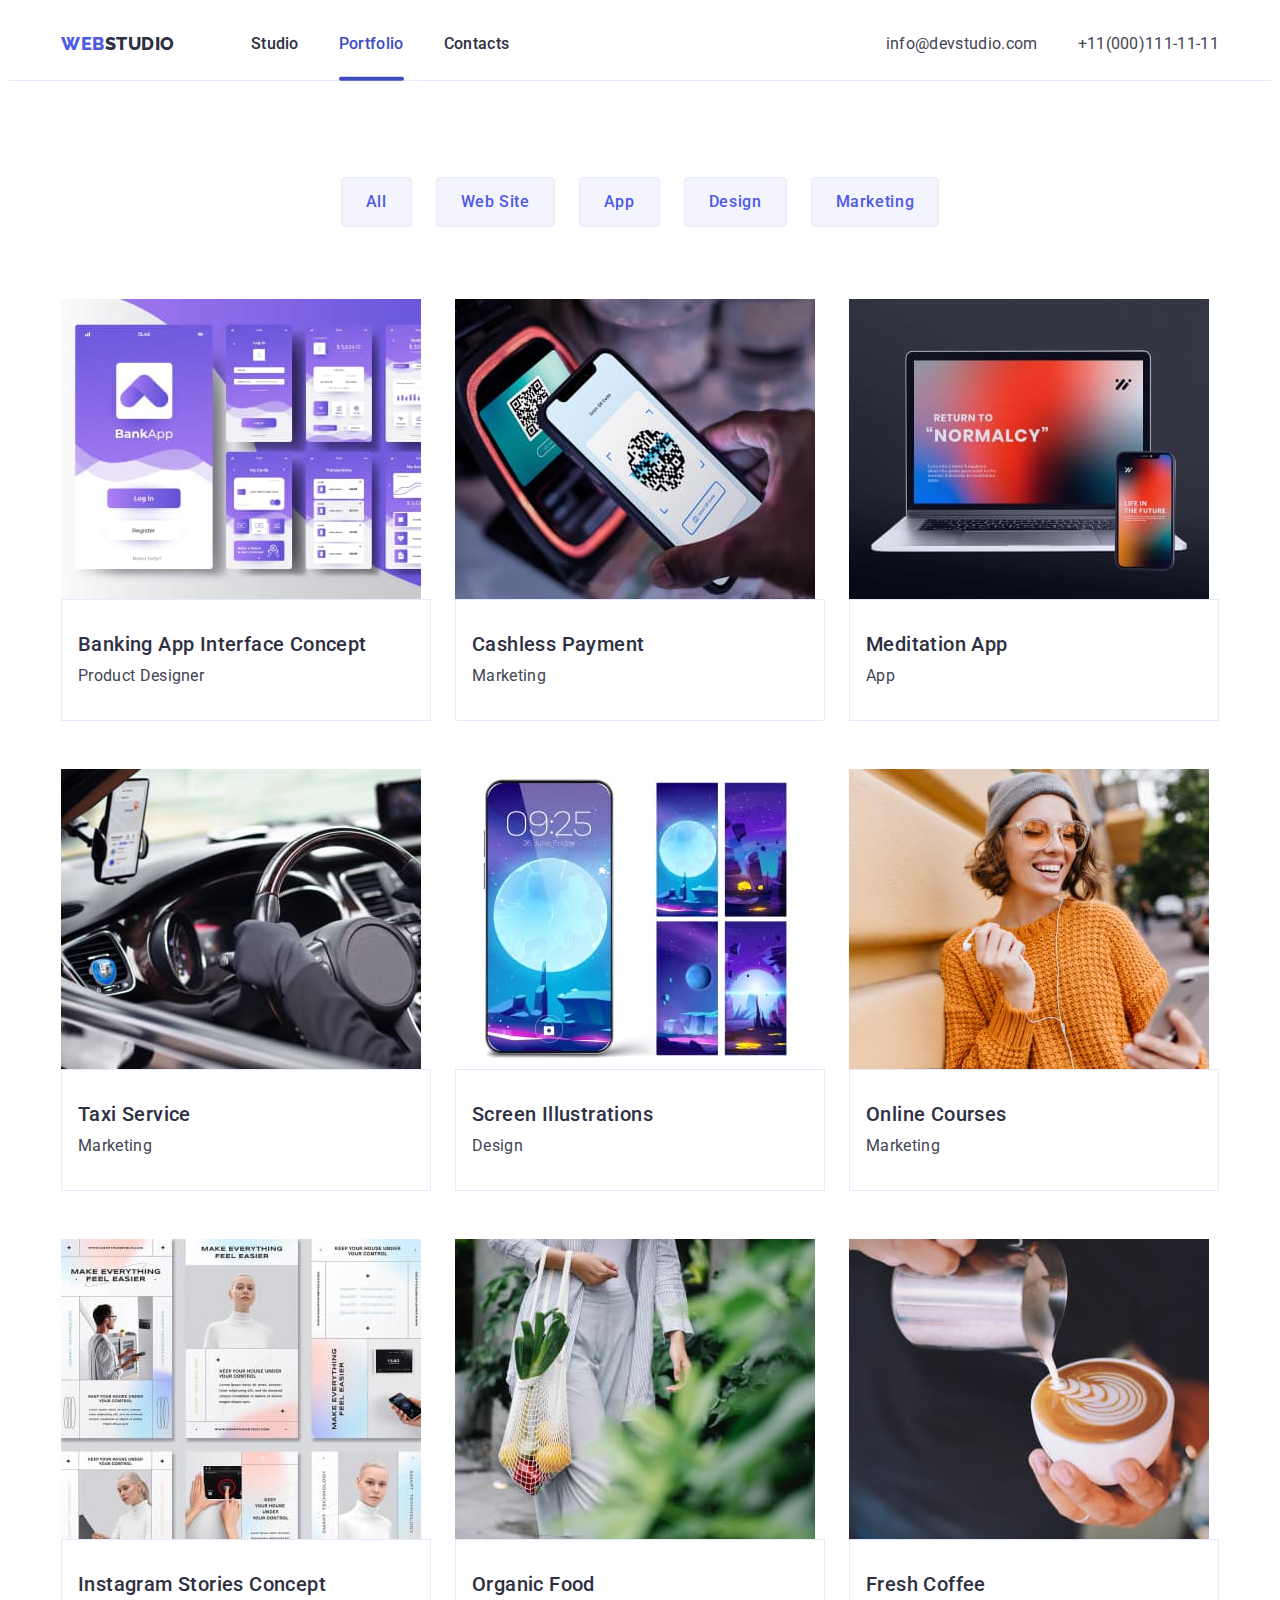
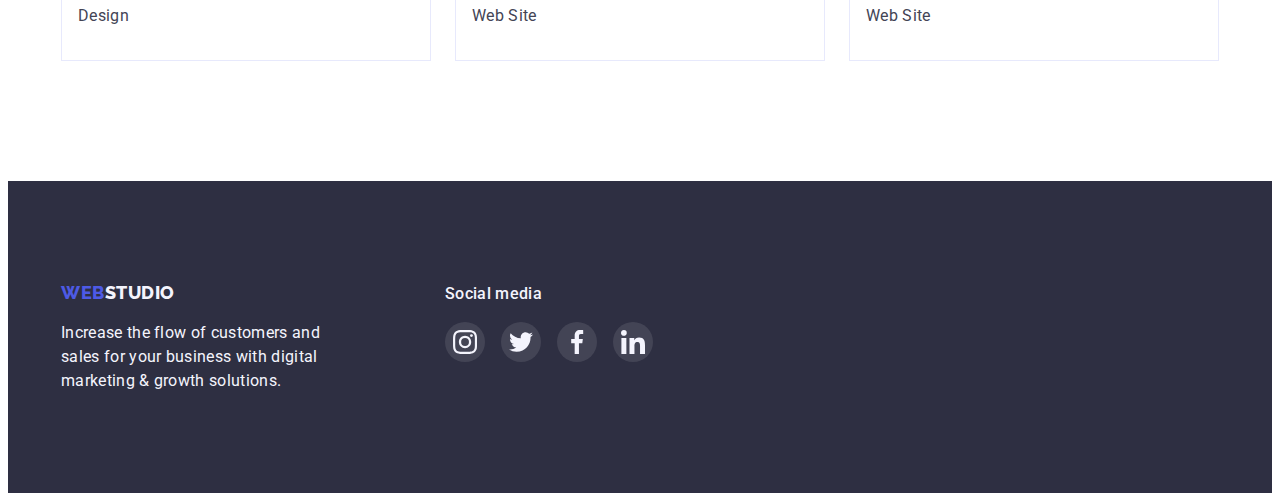
==== commit 932aca6a: "add" ====
--- a/portfolio.html
+++ b/portfolio.html
@@ -83,13 +83,12 @@
               <a class="link-port">
                 <div class="pop-up-images">
                   <img src="./images/1.jpg" alt="banking" width="360" />
-                  <div class="pop-up">
-                    <p class="text-window">
-                      14 Stylish and User-Friendly App Design Concepts · Task
-                      Manager App · Calorie Tracker App · Exotic Fruit Ecommerce
-                      App · Cloud Storage App
-                    </p>
-                  </div>
+
+                  <p class="text-window">
+                    14 Stylish and User-Friendly App Design Concepts · Task
+                    Manager App · Calorie Tracker App · Exotic Fruit Ecommerce
+                    App · Cloud Storage App
+                  </p>
                 </div>
                 <div class="padding-card">
                   <h2 class="cards-title">Banking App Interface Concept</h2>
@@ -102,13 +101,12 @@
               <a class="link-port">
                 <div class="pop-up-images">
                   <img src="./images/2.jpg" alt="payment" width="360" />
-                  <div class="pop-up">
-                    <p class="text-window">
-                      14 Stylish and User-Friendly App Design Concepts · Task
-                      Manager App · Calorie Tracker App · Exotic Fruit Ecommerce
-                      App · Cloud Storage App
-                    </p>
-                  </div>
+
+                  <p class="text-window">
+                    14 Stylish and User-Friendly App Design Concepts · Task
+                    Manager App · Calorie Tracker App · Exotic Fruit Ecommerce
+                    App · Cloud Storage App
+                  </p>
                 </div>
                 <div class="padding-card">
                   <h2 class="cards-title">Cashless Payment</h2>
@@ -121,13 +119,12 @@
               <a class="link-port">
                 <div class="pop-up-images">
                   <img src="./images/3.jpg" alt="meditation" width="360" />
-                  <div class="pop-up">
-                    <p class="text-window">
-                      14 Stylish and User-Friendly App Design Concepts · Task
-                      Manager App · Calorie Tracker App · Exotic Fruit Ecommerce
-                      App · Cloud Storage App
-                    </p>
-                  </div>
+
+                  <p class="text-window">
+                    14 Stylish and User-Friendly App Design Concepts · Task
+                    Manager App · Calorie Tracker App · Exotic Fruit Ecommerce
+                    App · Cloud Storage App
+                  </p>
                 </div>
                 <div class="padding-card">
                   <h2 class="cards-title">Meditation App</h2>
@@ -140,13 +137,12 @@
               <a class="link-port">
                 <div class="pop-up-images">
                   <img src="./images/4.jpg" alt="taxi" width="360" />
-                  <div class="pop-up">
-                    <p class="text-window">
-                      14 Stylish and User-Friendly App Design Concepts · Task
-                      Manager App · Calorie Tracker App · Exotic Fruit Ecommerce
-                      App · Cloud Storage App
-                    </p>
-                  </div>
+
+                  <p class="text-window">
+                    14 Stylish and User-Friendly App Design Concepts · Task
+                    Manager App · Calorie Tracker App · Exotic Fruit Ecommerce
+                    App · Cloud Storage App
+                  </p>
                 </div>
                 <div class="padding-card">
                   <h2 class="cards-title">Taxi Service</h2>
@@ -159,13 +155,12 @@
               <a class="link-port">
                 <div class="pop-up-images">
                   <img src="./images/5.jpg" alt="screen" width="360" />
-                  <div class="pop-up">
-                    <p class="text-window">
-                      14 Stylish and User-Friendly App Design Concepts · Task
-                      Manager App · Calorie Tracker App · Exotic Fruit Ecommerce
-                      App · Cloud Storage App
-                    </p>
-                  </div>
+
+                  <p class="text-window">
+                    14 Stylish and User-Friendly App Design Concepts · Task
+                    Manager App · Calorie Tracker App · Exotic Fruit Ecommerce
+                    App · Cloud Storage App
+                  </p>
                 </div>
                 <div class="padding-card">
                   <h2 class="cards-title">Screen Illustrations</h2>
@@ -178,13 +173,12 @@
               <a class="link-port">
                 <div class="pop-up-images">
                   <img src="./images/6.jpg" alt="courses" width="360" />
-                  <div class="pop-up">
-                    <p class="text-window">
-                      14 Stylish and User-Friendly App Design Concepts · Task
-                      Manager App · Calorie Tracker App · Exotic Fruit Ecommerce
-                      App · Cloud Storage App
-                    </p>
-                  </div>
+
+                  <p class="text-window">
+                    14 Stylish and User-Friendly App Design Concepts · Task
+                    Manager App · Calorie Tracker App · Exotic Fruit Ecommerce
+                    App · Cloud Storage App
+                  </p>
                 </div>
                 <div class="padding-card">
                   <h2 class="cards-title">Online Courses</h2>
@@ -197,13 +191,12 @@
               <a class="link-port">
                 <div class="pop-up-images">
                   <img src="./images/7.jpg" alt="stories" width="360" />
-                  <div class="pop-up">
-                    <p class="text-window">
-                      14 Stylish and User-Friendly App Design Concepts · Task
-                      Manager App · Calorie Tracker App · Exotic Fruit Ecommerce
-                      App · Cloud Storage App
-                    </p>
-                  </div>
+
+                  <p class="text-window">
+                    14 Stylish and User-Friendly App Design Concepts · Task
+                    Manager App · Calorie Tracker App · Exotic Fruit Ecommerce
+                    App · Cloud Storage App
+                  </p>
                 </div>
 
                 <div class="padding-card">
@@ -217,13 +210,12 @@
               <a class="link-port">
                 <div class="pop-up-images">
                   <img src="./images/8.jpg" alt="food" width="360" />
-                  <div class="pop-up">
-                    <p class="text-window">
-                      14 Stylish and User-Friendly App Design Concepts · Task
-                      Manager App · Calorie Tracker App · Exotic Fruit Ecommerce
-                      App · Cloud Storage App
-                    </p>
-                  </div>
+
+                  <p class="text-window">
+                    14 Stylish and User-Friendly App Design Concepts · Task
+                    Manager App · Calorie Tracker App · Exotic Fruit Ecommerce
+                    App · Cloud Storage App
+                  </p>
                 </div>
                 <div class="padding-card">
                   <h2 class="cards-title">Organic Food</h2>
@@ -236,13 +228,12 @@
               <a class="link-port">
                 <div class="pop-up-images">
                   <img src="./images/9.jpg" alt="coffee" width="360" />
-                  <div class="pop-up">
-                    <p class="text-window">
-                      14 Stylish and User-Friendly App Design Concepts · Task
-                      Manager App · Calorie Tracker App · Exotic Fruit Ecommerce
-                      App · Cloud Storage App
-                    </p>
-                  </div>
+
+                  <p class="text-window">
+                    14 Stylish and User-Friendly App Design Concepts · Task
+                    Manager App · Calorie Tracker App · Exotic Fruit Ecommerce
+                    App · Cloud Storage App
+                  </p>
                 </div>
                 <div class="padding-card">
                   <h2 class="cards-title">Fresh Coffee</h2>
--- a/css/styles.css
+++ b/css/styles.css
@@ -147,7 +147,7 @@
 
 .nav-line {
   transition: color 250ms cubic-bezier(0.4, 0, 0.2, 1);
-  color: var(--color-brand);
+  color: var(--color-blue);
 }
 
 .navigation .nav-line {
@@ -479,7 +479,12 @@
   position: relative;
 }
 
-.pop-up {
+.text-window {
+  font-weight: 400;
+  font-size: 16px;
+  line-height: 24px;
+  letter-spacing: 0.02em;
+  color: var(--color-inverted);
   position: absolute;
   top: 0;
   left: 0;
@@ -488,21 +493,14 @@
   padding-left: 32px;
   padding-right: 32px;
   padding-top: 40px;
-  background: var(--color-brand);
+  background: #4d5ae5;
   background-blend-mode: soft-light;
   transform: translateY(100%);
   transition: transform 250ms;
 }
-.text-window {
-  font-weight: 400;
-  font-size: 16px;
-  line-height: 24px;
-  letter-spacing: 0.02em;
-  color: var(--color-inverted);
-}
-
-.link-port:hover .pop-up,
-.link-port:focus .pop-up {
+
+.link-port:hover .text-window,
+.link-port:focus .text-window {
   transform: translateY(0);
 }
 
